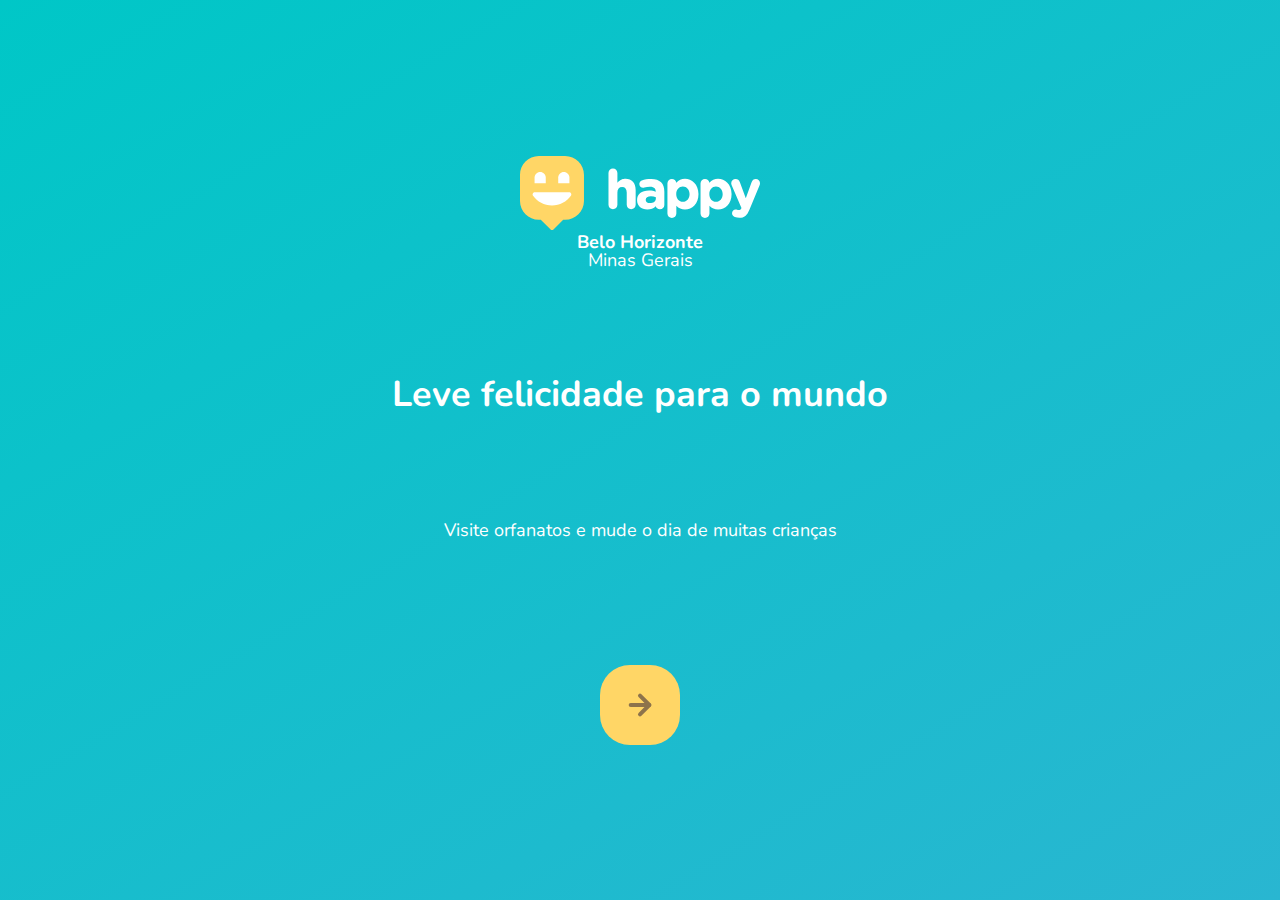
==== index.html @ 7912675e "first commit" ====
<!DOCTYPE html>
<html lang="pt_BR">
  <head>
    <meta charset="UTF-8" />
    <meta name="viewport" content="width=device-width, initial-scale=1.0" />
    <title>Happy</title>
    <link rel="icon" href="./public/images/logo-icon.png" />
    <link rel="stylesheet" href="./public/css/main.css" />
    <link rel="stylesheet" href="./public/css/animations.css" />
    <link rel="stylesheet" href="./public/css/page-landing.css" />
    <link href="https://fonts.googleapis.com/css2?family=Nunito:wght@400;600;800&display=swap" rel="stylesheet">
  </head>
  <body>
    <div id="page-landing">
      <div id="container">
        <header>
          <img 
          class="animated-up"
          id = "logo" 
          src="./public/images/logo.svg" 
          alt="logomarca da Happy" />

          <div class="location animated-up">
            <strong>Belo Horizonte</strong>
            <p>Minas Gerais</p>
          </div>
        </header>

        <main>
          <h1 class="animated-up">Leve felicidade para o mundo</h1>

          <section class="visit">
            <p class="animated-up">Visite orfanatos e mude o dia de muitas crianças</p>

            <a href="#" title="Visite orfanatos" class="animated-up">
              <img src="./public/images/arrow.svg" alt="Ir para o mapa" />
            </a>
          </section>
        </main>
      </div>
    </div>
  </body>
</html>
---- public/css/main.css ----
* {
  margin: 0;
  padding: 0;
}

body {
  color: white;
  height: 100vh;
}

:root {
  font-size: 62.5%;
}

body,
input,
button,
textarea {
  font-size: 1.8rem;
  line-height: 1;
  font-weight: 400;
  font-family: "Nunito", sans-serif;

  /* font: 400 18px/1 'Nunito', sans-serif;  => AGRUPANDO */
}
---- public/css/animations.css ----
/* animações */
@keyframes up {
  from {
    apacity: 0;
    transform: translateY(16px);
  }

  to {
    apacity: 1;
    transform: translateY(0);
  }
}

.animated-up {
  animation-name: up;
  animation-duration: 300ms;
  animation-fill-mode: backwards;
}
---- public/css/page-landing.css ----
#page-landing {
  background: linear-gradient(329.54deg, #29b6d1 0%, #00c7c7 100%);

  text-align: center;
  min-height: 100vh;
  display: flex;
  align-items: center;
}

#container {
  margin: auto;

  width: 90%;
}

.location,
h1,
.visit p {
  height: 16vh;
}

.visit a {
  /*botão */
  width: 8rem;
  height: 8rem;
  background: #ffd666;
  border: none;
  border-radius: 3rem;
  display: flex;
  align-items: center;
  justify-content: center;
  margin: 0 auto;
  transition: background 200ms;
}

.visit a:hover {
    background: #96feff;

}

#logo {
  animation-delay: 100ms;
}

.location {
  animation-delay: 150ms;
}

main h1 {
  animation-delay: 200ms;
}

.visit p {
  animation-delay: 250ms;
}

.visit a {
  animation-delay: 300ms;
}
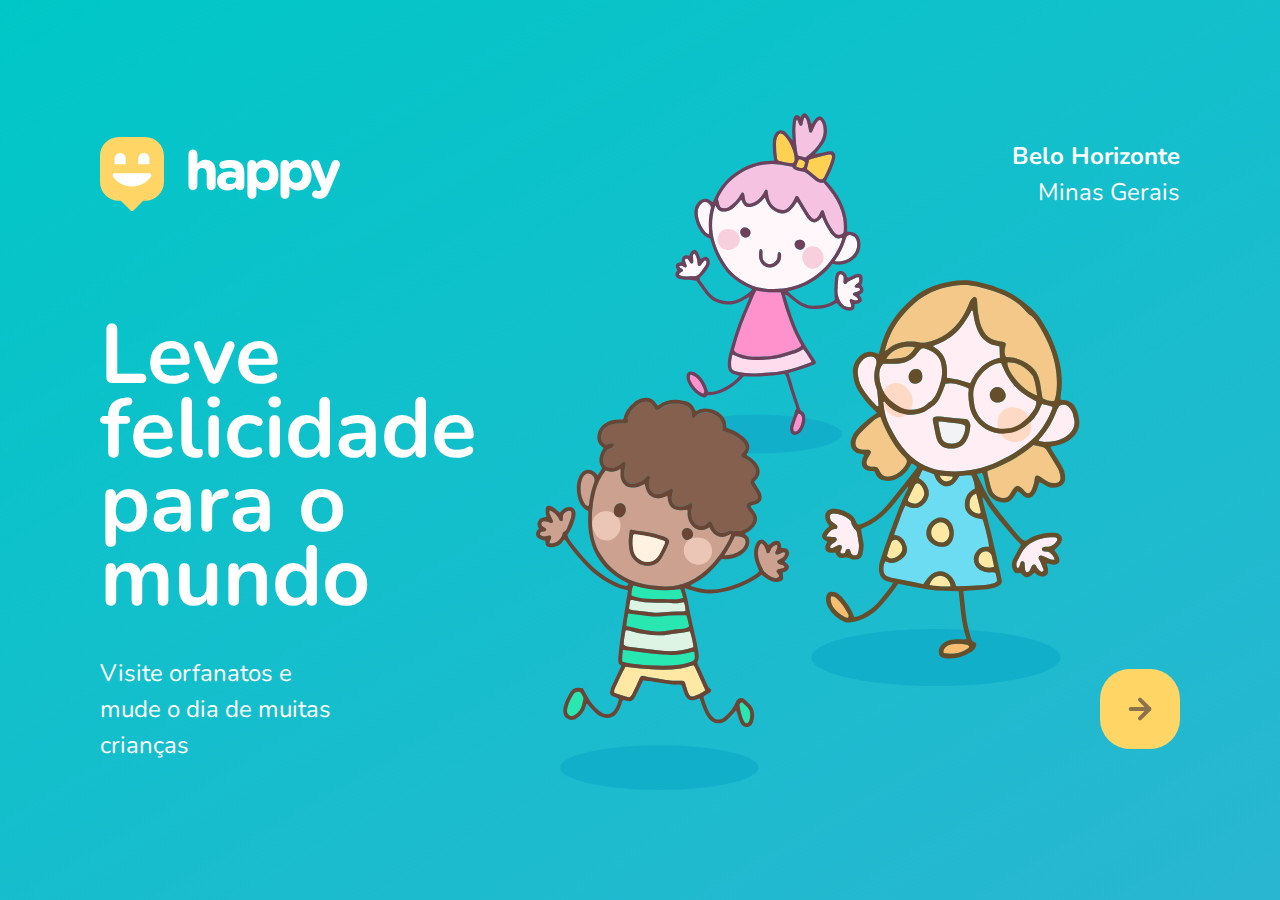
==== commit 23303c05: "workshop - day2" ====
--- a/index.html
+++ b/index.html
@@ -8,17 +8,21 @@
     <link rel="stylesheet" href="./public/css/main.css" />
     <link rel="stylesheet" href="./public/css/animations.css" />
     <link rel="stylesheet" href="./public/css/page-landing.css" />
-    <link href="https://fonts.googleapis.com/css2?family=Nunito:wght@400;600;800&display=swap" rel="stylesheet">
+    <link
+      href="https://fonts.googleapis.com/css2?family=Nunito:wght@400;600;800&display=swap"
+      rel="stylesheet"
+    />
   </head>
   <body>
     <div id="page-landing">
       <div id="container">
         <header>
-          <img 
-          class="animated-up"
-          id = "logo" 
-          src="./public/images/logo.svg" 
-          alt="logomarca da Happy" />
+          <img
+            class="animated-up"
+            id="logo"
+            src="./public/images/logo.svg"
+            alt="logomarca da Happy"
+          />
 
           <div class="location animated-up">
             <strong>Belo Horizonte</strong>
@@ -30,7 +34,9 @@
           <h1 class="animated-up">Leve felicidade para o mundo</h1>
 
           <section class="visit">
-            <p class="animated-up">Visite orfanatos e mude o dia de muitas crianças</p>
+            <p class="animated-up">
+              Visite orfanatos e mude o dia de muitas crianças
+            </p>
 
             <a href="#" title="Visite orfanatos" class="animated-up">
               <img src="./public/images/arrow.svg" alt="Ir para o mapa" />
--- a/public/css/main.css
+++ b/public/css/main.css
@@ -1,6 +1,7 @@
 * {
   margin: 0;
   padding: 0;
+  box-sizing: border-box;
 }
 
 body {
--- a/public/css/animations.css
+++ b/public/css/animations.css
@@ -15,4 +15,4 @@
   animation-name: up;
   animation-duration: 300ms;
   animation-fill-mode: backwards;
-}
+}--- a/public/css/page-landing.css
+++ b/public/css/page-landing.css
@@ -10,7 +10,11 @@
 #container {
   margin: auto;
 
-  width: 90%;
+  width: min(90%, 112rem);
+}
+
+#logo {
+  animation-delay: 100ms;
 }
 
 .location,
@@ -31,15 +35,11 @@
   justify-content: center;
   margin: 0 auto;
   transition: background 200ms;
+  animation-delay: 300ms;
 }
 
 .visit a:hover {
-    background: #96feff;
-
-}
-
-#logo {
-  animation-delay: 100ms;
+  background: #96feff;
 }
 
 .location {
@@ -48,12 +48,63 @@
 
 main h1 {
   animation-delay: 200ms;
+  font-size: clamp(4rem, 8vw, 8.4rem);
 }
 
 .visit p {
   animation-delay: 250ms;
 }
 
-.visit a {
-  animation-delay: 300ms;
+/* desktop version */
+@media (min-width: 760px) {
+  #container {
+    /* shorthand background: image repeat position / size */
+    background: url("../images/bg.svg") no-repeat;
+    background-position: 80%;
+    background-size: clamp(30rem, 54vw, 56rem);
+    padding: 5rem 2rem;
+  }
+
+  header {
+    display: flex;
+    align-items: center;
+    justify-content: space-between;
+  }
+
+  main h1 {
+    font-weight: bold;
+    width: min(300px, 80%);
+    line-height: 0.88;
+
+    margin: clamp(10%, 9vh, 12%) 0 4rem;
+  }
+
+  .location,
+  h1,
+  .visit p {
+    height: initial;
+    text-align: initial;
+  }
+
+  .location {
+    text-align: right;
+    font-size: 2.4rem;
+    line-height: 1.5;
+  }
+
+  .visit {
+    display: flex;
+    align-items: center;
+    justify-content: space-between;
+  }
+
+  .visit p {
+    font-size: 2.4rem;
+    line-height: 1.5;
+    width: clamp(20rem, 20vw, 30rem);
+  }
+
+  .visit a {
+    margin: initial;
+  }
 }
